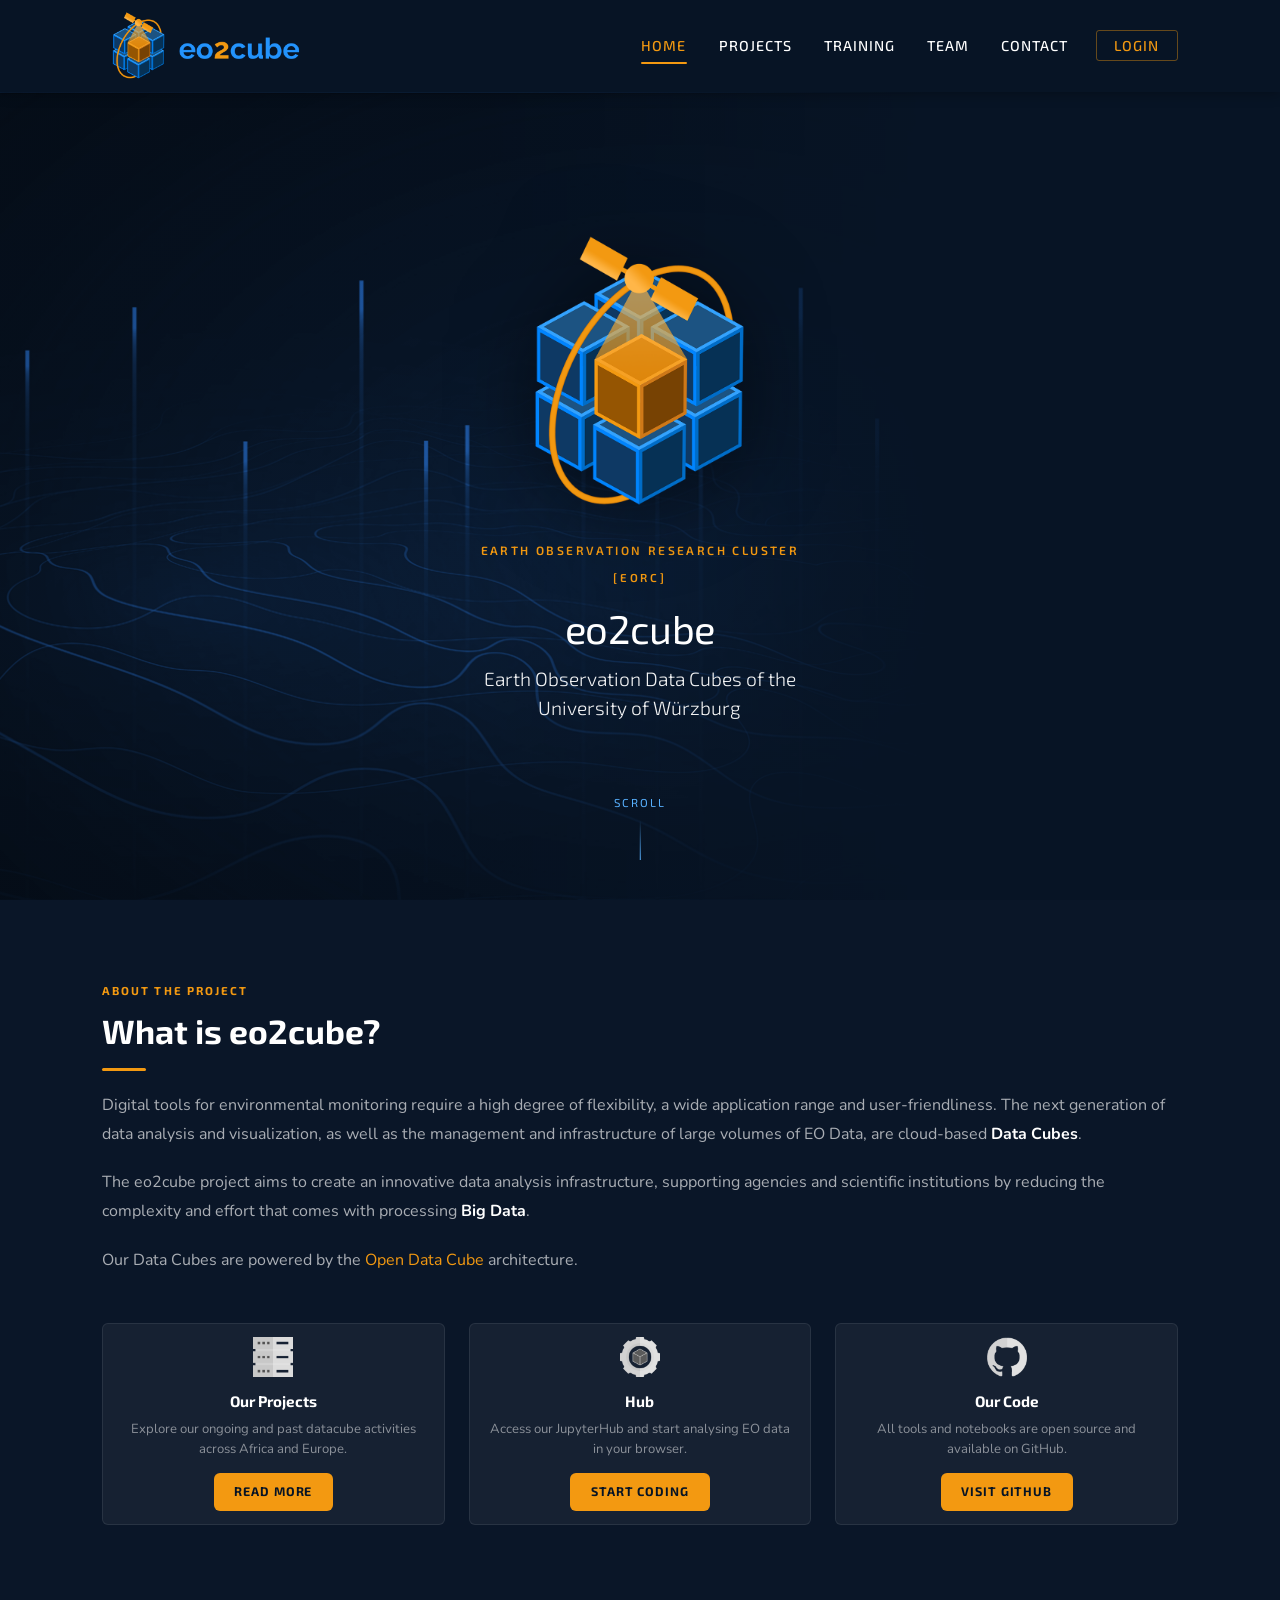
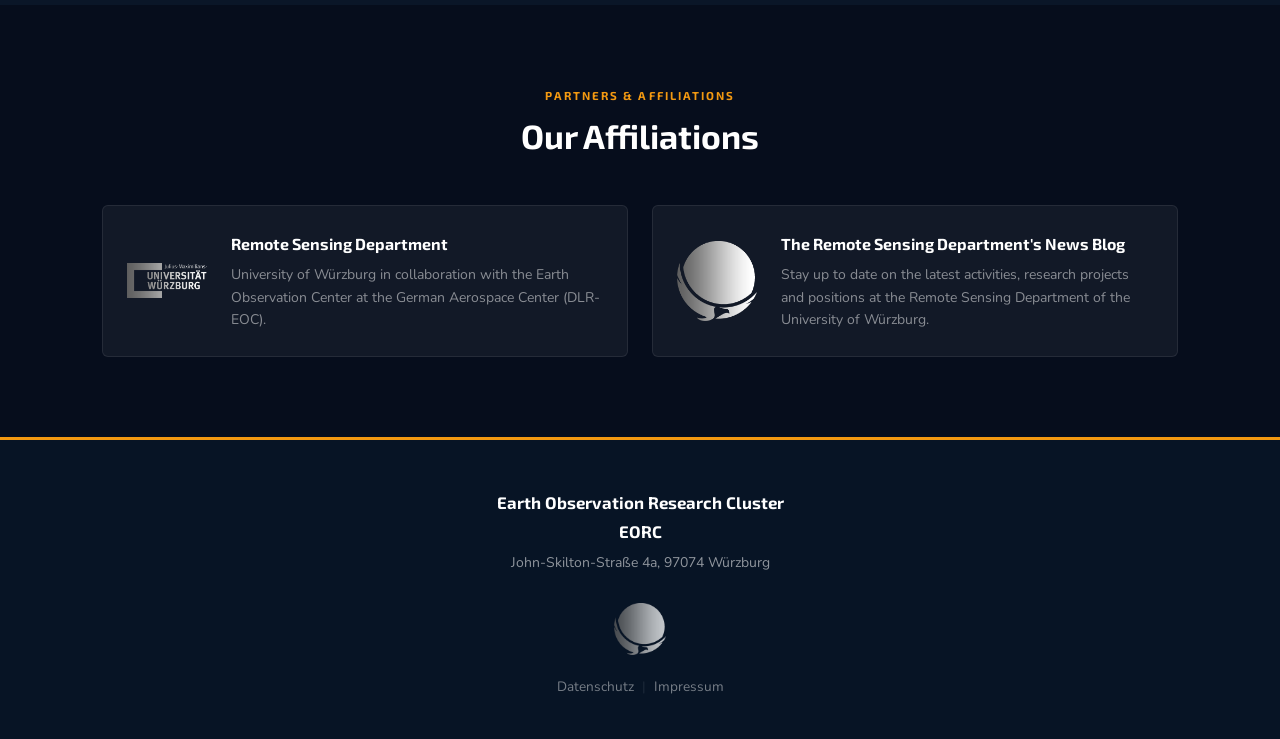
==== index.html @ 422ee1f5 "eo2cube redesign — rescued from WordPress, rebuilt from scratch" ====
<!DOCTYPE html>
<html lang="en">
<head>
  <meta charset="UTF-8">
  <meta name="viewport" content="width=device-width, initial-scale=1.0">
  <title>eo2cube | Earth Observation Data Cubes of the Uni Würzburg</title>
  <link rel="icon" type="image/png" href="img/cube_logo.png">
  <link rel="stylesheet" href="css/style.css">
</head>
<body>

  <nav class="navbar" id="navbar">
    <div class="nav-container">
      <a href="index.html" class="nav-logo">
        <img src="img/ci_logo_navbar.png" alt="eo2cube">
      </a>
      <ul class="nav-links" id="navLinks">
        <li><a href="index.html" class="active">Home</a></li>
        <li><a href="projects.html">Projects</a></li>
        <li><a href="training.html">Training</a></li>
        <li><a href="team.html">Team</a></li>
        <li><a href="contact.html">Contact</a></li>
        <li><a href="#" class="nav-login">Login</a></li>
      </ul>
      <button class="nav-toggle" id="navToggle" aria-label="Toggle menu">
        <span></span><span></span><span></span>
      </button>
    </div>
  </nav>

  <main>

    <!-- ── Hero ───────────────────────────────────────────── -->
    <section class="hero">
      <div class="hero-bg"></div>
      <div class="hero-overlay"></div>
      <div class="hero-content">
        <img src="img/cube_logo.png" alt="eo2cube" class="hero-cube">
        <p class="hero-eyebrow">Earth Observation Research Cluster</p>
        <p class="hero-eorc">[EORC]</p>
        <h1 class="hero-title">eo2cube</h1>
        <p class="hero-subtitle">
          Earth Observation Data Cubes of the<br>University of Würzburg
        </p>

      </div>
      <div class="hero-scroll">Scroll</div>
    </section>

    <!-- ── About + Features ───────────────────────────────── -->
    <section class="about-features">
      <div class="container">

        <!-- About the Project -->
        <div class="about" style="margin-bottom:3rem;">
          <p class="section-label">About the Project</p>
          <h2 class="section-title">What is eo2cube?</h2>
          <div class="section-divider"></div>
          <p class="section-body" style="margin-bottom:1.25rem;">
            Digital tools for environmental monitoring require a high degree of flexibility,
            a wide application range and user-friendliness. The next generation of data analysis
            and visualization, as well as the management and infrastructure of large volumes of
            EO Data, are cloud-based <span class="about-strong">Data Cubes</span>.
          </p>
          <p class="section-body" style="margin-bottom:1.25rem;">
            The eo2cube project aims to create an innovative data analysis infrastructure,
            supporting agencies and scientific institutions by reducing the complexity and effort
            that comes with processing <span class="about-strong">Big Data</span>.
          </p>
          <p class="section-body">
            Our Data Cubes are powered by the
            <a href="http://www.opendatacube.org" target="_blank" rel="noopener">Open Data Cube</a>
            architecture.
          </p>
        </div>

        <!-- Three cards in one row -->
        <div class="feature-cards-row">
          <div class="feature-card">
            <img src="img/ci_icon_datenserver.png" alt="Projects" class="feature-icon">
            <h3>Our Projects</h3>
            <p>Explore our ongoing and past datacube activities across Africa and Europe.</p>
            <a href="projects.html" class="btn-accent">Read More</a>
          </div>
          <div class="feature-card">
            <img src="img/ci_icon_train.png" alt="Hub" class="feature-icon">
            <h3>Hub</h3>
            <p>Access our JupyterHub and start analysing EO data in your browser.</p>
            <a href="#" target="_blank" rel="noopener" class="btn-accent">Start Coding</a>
          </div>
          <div class="feature-card">
            <img src="img/ci_icon_github.png" alt="GitHub" class="feature-icon">
            <h3>Our Code</h3>
            <p>All tools and notebooks are open source and available on GitHub.</p>
            <a href="https://github.com/eo2cube" target="_blank" rel="noopener" class="btn-accent">Visit GitHub</a>
          </div>
        </div>

      </div>
    </section>

    <!-- ── Affiliations ────────────────────────────────────── -->
    <section class="affiliations">
      <div class="container">
        <div style="text-align:center;margin-bottom:3rem;">
          <p class="section-label">Partners &amp; Affiliations</p>
          <h2 class="section-title" style="color:#fff;">Our Affiliations</h2>
        </div>
        <div class="affil-grid">
          <a href="https://www.geographie.uni-wuerzburg.de/fernerkundung/startseite/"
             target="_blank" rel="noopener" class="affil-card" style="color:inherit;">
            <img src="img/unilogo_wue.png" alt="University of Würzburg" class="affil-logo">
            <div>
              <h4>Remote Sensing Department</h4>
              <p>University of Würzburg in collaboration with the Earth Observation Center
                at the German Aerospace Center (DLR-EOC).</p>
            </div>
          </a>
          <a href="https://remote-sensing.org/"
             target="_blank" rel="noopener" class="affil-card" style="color:inherit;">
            <img src="img/unilogo_lsfe.png" alt="LSFE" class="affil-logo">
            <div>
              <h4>The Remote Sensing Department's News Blog</h4>
              <p>Stay up to date on the latest activities, research projects and positions
                at the Remote Sensing Department of the University of Würzburg.</p>
            </div>
          </a>
        </div>
      </div>
    </section>

  </main>

  <footer class="footer">
    <div class="container">
      <div class="footer-centered">
        <p class="footer-dept">Earth Observation Research Cluster<br>EORC</p>
        <p class="footer-addr">John-Skilton-Straße 4a, 97074 Würzburg</p>
        <img src="img/unilogo_lsfe.png" alt="LSFE" class="footer-logo">
        <p class="footer-legal">
          <a href="http://remote-sensing.eu/datenschutzerklarung/" target="_blank" rel="noopener">Datenschutz</a>
          &nbsp;|&nbsp;
          <a href="http://remote-sensing.eu/disclaimer-and-data-privacy/" target="_blank" rel="noopener">Impressum</a>
        </p>
      </div>
    </div>
  </footer>

  <script>
    document.getElementById('navToggle').addEventListener('click', () => {
      document.getElementById('navLinks').classList.toggle('open');
    });
  </script>
</body>
</html>
---- css/style.css ----
/* ============================================================
   eo2cube-origin — stylesheet
   Design: Pawel Kluter
   ============================================================ */

@import url('https://fonts.googleapis.com/css2?family=Exo+2:wght@300;400;500;600;700;800&family=Nunito:wght@300;400;500;600;700&display=swap');

/* ── Variables ────────────────────────────────────────────── */
:root {
  --nav-bg:     #071425;
  --page-bg:    #ededf3;
  --accent:     #f39911;
  --accent-dk:  #d4840a;
  --text:       #1e2a3a;
  --text-muted: #5a6c7e;
  --white:      #ffffff;
  --border:     rgba(0,0,0,0.08);
  --shadow:     0 2px 20px rgba(0,0,0,0.09);
  --shadow-lg:  0 6px 32px rgba(0,0,0,0.13);
  --nav-h:      92px;
  --r:          6px;
  --max-w:      1140px;
  --font-d:     'Exo 2', sans-serif;
  --font-b:     'Nunito', sans-serif;
}

/* ── Reset ────────────────────────────────────────────────── */
*, *::before, *::after { box-sizing: border-box; margin: 0; padding: 0; }
html { scroll-behavior: smooth; }
body {
  background: var(--page-bg);
  color: var(--text);
  font-family: var(--font-b);
  font-size: 16px;
  line-height: 1.75;
  -webkit-font-smoothing: antialiased;
}
img { max-width: 100%; display: block; }
a { color: var(--accent); text-decoration: none; transition: color .2s; }
a:hover { color: var(--accent-dk); }
ul { list-style: none; }

/* ── Layout ───────────────────────────────────────────────── */
.container {
  width: 100%;
  max-width: var(--max-w);
  margin: 0 auto;
  padding: 0 2rem;
}
section { padding: 80px 0; }

/* ── Navbar ───────────────────────────────────────────────── */
.navbar {
  position: fixed;
  top: 0; left: 0; right: 0;
  height: var(--nav-h);
  background: var(--nav-bg);
  z-index: 100;
  box-shadow: 0 2px 12px rgba(0,0,0,0.3);
}
.nav-container {
  max-width: var(--max-w);
  margin: 0 auto;
  padding: 0 2rem;
  height: 100%;
  display: flex;
  align-items: center;
  justify-content: space-between;
}
.nav-logo img { height: 80px; width: auto; }
.nav-links {
  display: flex;
  align-items: center;
  gap: 0;
}
.nav-links a {
  color: #ffffff;
  font-family: var(--font-d);
  font-size: 0.9rem;
  font-weight: 500;
  letter-spacing: .07em;
  text-transform: uppercase;
  padding: .5rem 1rem;
  border-radius: 3px;
  transition: color .2s;
  position: relative;
}
.nav-links a:hover {
  color: #3ab4f5;
  background: none;
}
.nav-links a.active { color: var(--accent); }
.nav-links a.active::after {
  content: '';
  position: absolute;
  bottom: -2px; left: 1rem; right: 1rem;
  height: 2px;
  background: var(--accent);
  border-radius: 1px;
}
.nav-links .nav-login {
  margin-left: .75rem;
  border: 1px solid rgba(243,153,17,0.4);
  color: var(--accent);
  padding: .4rem 1.1rem;
}
.nav-links .nav-login:hover {
  background: var(--accent);
  color: var(--nav-bg);
  border-color: var(--accent);
}
.nav-toggle {
  display: none;
  flex-direction: column;
  gap: 5px;
  background: none;
  border: none;
  cursor: pointer;
  padding: 4px;
}
.nav-toggle span {
  display: block;
  width: 24px; height: 2px;
  background: rgba(255,255,255,0.8);
  border-radius: 2px;
  transition: .3s;
}

/* ── Hero ─────────────────────────────────────────────────── */
.hero {
  position: relative;
  margin-top: var(--nav-h);
  min-height: calc(100vh - var(--nav-h));
  display: flex;
  align-items: center;
  justify-content: center;
  text-align: center;
  overflow: hidden;
}
.hero-bg {
  position: absolute;
  inset: 0;
  background-image: url('../img/jumbotron_blank.png');
  background-size: cover;
  background-position: center;
}
.hero-overlay {
  position: absolute;
  inset: 0;
  background: linear-gradient(
    105deg,
    rgba(7,20,37,.45) 0%,
    rgba(7,20,37,.25) 55%,
    rgba(7,20,37,.3) 100%
  );
}
.hero-content {
  position: relative;
  z-index: 2;
  padding: 2rem;
  display: flex;
  flex-direction: column;
  align-items: center;
}
.hero-cube {
  width: 227px;
  margin: 0 auto 2rem;
  filter: drop-shadow(0 8px 40px rgba(0,0,0,.5));
  animation: floatCube 7s ease-in-out infinite;
}
@keyframes floatCube {
  0%, 100% { transform: translateY(0) rotate(0deg); }
  50%       { transform: translateY(-14px) rotate(1.5deg); }
}
.hero-eyebrow {
  font-family: var(--font-d);
  font-size: .75rem;
  font-weight: 600;
  letter-spacing: .2em;
  text-transform: uppercase;
  color: var(--accent);
  margin-bottom: .4rem;
}
.hero-eorc {
  font-family: var(--font-d);
  font-size: .72rem;
  font-weight: 600;
  letter-spacing: .25em;
  color: var(--accent);
  margin-bottom: 1.25rem;
}
.hero-title {
  font-family: var(--font-d);
  font-size: clamp(2.5rem, 3vw, 4.5rem);
  font-weight: 400;
  color: #fff;
  line-height: 1;
  letter-spacing: -.01em;
  margin-bottom: 1rem;
}
.hero-subtitle {
  font-family: var(--font-d);
  font-size: clamp(1rem, 1.8vw, 1.2rem);
  font-weight: 300;
  color: rgba(255,255,255,.95);
  line-height: 1.55;
  margin-bottom: 2.25rem;
}
.hero-actions { display: flex; gap: 1rem; flex-wrap: wrap; justify-content: center; }
.btn {
  display: inline-block;
  font-family: var(--font-d);
  font-size: .82rem;
  font-weight: 700;
  letter-spacing: .08em;
  text-transform: uppercase;
  padding: .65rem 1.6rem;
  border-radius: var(--r);
  transition: .22s;
  cursor: pointer;
  border: none;
}
.btn-primary { background: var(--accent); color: var(--nav-bg); }
.btn-primary:hover { background: var(--accent-dk); color: var(--nav-bg); transform: translateY(-1px); }
.btn-ghost { border: 1px solid rgba(255,255,255,.4); color: #fff; background: transparent; }
.btn-ghost:hover { border-color: var(--accent); color: var(--accent); }
.hero-scroll {
  position: absolute;
  bottom: 2.5rem; left: 50%;
  transform: translateX(-50%);
  display: flex;
  flex-direction: column-reverse;
  align-items: center;
  gap: .5rem;
  color: #58b1ff;
  font-size: .72rem;
  letter-spacing: .18em;
  text-transform: uppercase;
  font-family: var(--font-d);
  z-index: 2;
}
.hero-scroll::before {
  content: '';
  width: 1px; height: 40px;
  background: linear-gradient(to bottom, transparent, #58b1ff);
  animation: scrollLine 2s ease-in-out infinite;
}
@keyframes scrollLine {
  0%, 100% { opacity: .4; transform: scaleY(.6); transform-origin: bottom; }
  50%       { opacity: 1;  transform: scaleY(1); transform-origin: bottom; }
}

/* ── Page hero (inner pages) ──────────────────────────────── */
.page-hero {
  background: var(--nav-bg);
  padding: calc(var(--nav-h) + 56px) 0 56px;
  position: relative;
  overflow: hidden;
}
.page-hero::after {
  content: '';
  position: absolute;
  bottom: 0; left: 0; right: 0;
  height: 3px;
  background: linear-gradient(to right, var(--accent), transparent);
}
.page-hero--img {
  background-size: cover;
  background-position: center;
}
.page-hero-overlay {
  position: absolute;
  inset: 0;
  background: rgba(7,20,37,.65);
}
.page-hero-inner {
  max-width: var(--max-w);
  margin: 0 auto;
  padding: 0 2rem;
  display: flex;
  align-items: center;
  gap: 2rem;
  position: relative;
  z-index: 1;
}
.page-hero-cube { width: 80px; flex-shrink: 0; }
.page-hero-cube--anim {
  width: 140px;
  animation: floatCube 7s ease-in-out infinite;
  filter: drop-shadow(0 8px 32px rgba(0,0,0,.5));
}
.page-hero-eyebrow {
  font-family: var(--font-d);
  font-size: .72rem;
  font-weight: 600;
  letter-spacing: .2em;
  text-transform: uppercase;
  color: var(--accent);
  margin-bottom: .5rem;
}
.page-hero h1 {
  font-family: var(--font-d);
  font-size: clamp(1.8rem, 3.5vw, 2.6rem);
  font-weight: 800;
  color: #fff;
  line-height: 1.15;
}

/* ── Project cards ────────────────────────────────────────── */
.project-cards-grid .feature-card,
.project-cards-grid--2 .feature-card { padding: 2.8rem 1rem 1.3rem; }
.project-cards-grid {
  display: grid;
  grid-template-columns: repeat(3, 1fr);
  gap: 1.5rem;
}
.project-cards-grid--2 {
  display: grid;
  grid-template-columns: repeat(2, 1fr);
  gap: 1.5rem;
}
.card-img {
  width: calc(100% + 2rem);
  margin: -1.8rem -1rem .85rem;
  height: 140px;
  object-fit: contain;
  border-radius: var(--r) var(--r) 0 0;
}
.feature-card .project-status { margin-bottom: .5rem; }

/* ── Section typography ───────────────────────────────────── */
.section-label {
  font-family: var(--font-d);
  font-size: .72rem;
  font-weight: 700;
  letter-spacing: .18em;
  text-transform: uppercase;
  color: var(--accent);
  margin-bottom: .6rem;
}
.section-title {
  font-family: var(--font-d);
  font-size: clamp(1.5rem, 2.8vw, 2.1rem);
  font-weight: 700;
  color: var(--text);
  line-height: 1.25;
  margin-bottom: 1rem;
}
.section-divider {
  width: 44px; height: 3px;
  background: var(--accent);
  border-radius: 2px;
  margin-bottom: 1.25rem;
}
.section-body {
  color: var(--text-muted);
  font-size: 1rem;
  line-height: 1.8;
  max-width: 62ch;
}

/* ── About + Features combined ────────────────────────────── */
.about-features { background: #0a1628; }
/* About block */
.about { background: #0a1628; text-align: left; }
.about .section-title { color: #fff; }
.about .section-body { color: rgba(255,255,255,.65); max-width: 100%; }
.about .section-divider { background: var(--accent); }
.about-strong { color: #fff; font-weight: 700; }
.about a { color: var(--accent); }
/* "Get Involved" heading */
.offer-title { color: #fff; }
/* Three-card row */
.feature-cards-row {
  display: grid;
  grid-template-columns: repeat(3, 1fr);
  gap: 1.5rem;
}
.feature-card {
  background: rgba(255,255,255,0.05);
  border-radius: var(--r);
  padding: .85rem 1rem;
  display: flex;
  flex-direction: column;
  align-items: center;
  text-align: center;
  border: 1px solid rgba(255,255,255,0.08);
  transition: border-color .3s, transform .3s;
}
.feature-card:hover {
  border-color: rgba(243,153,17,.9);
  transform: translateY(-3px);
}
.feature-icon { width: 40px; margin-bottom: .65rem; }
.feature-card h3 {
  font-family: var(--font-d);
  font-size: .95rem;
  font-weight: 700;
  color: #fff;
  margin-bottom: .35rem;
}
.feature-card p { color: rgba(255,255,255,.5); font-size: .82rem; line-height: 1.5; margin-bottom: .85rem; }
.feature-card .btn-accent { margin-top: auto; }
.btn-accent {
  display: inline-block;
  font-family: var(--font-d);
  font-size: .72rem;
  font-weight: 700;
  letter-spacing: .07em;
  text-transform: uppercase;
  padding: .35rem 1rem;
  border-radius: var(--r);
  background: var(--accent);
  color: var(--nav-bg);
  transition: background .2s;
}
.btn-accent:hover { background: var(--accent-dk); color: var(--nav-bg); }
.btn-accent {
  display: inline-block;
  font-family: var(--font-d);
  font-size: .78rem;
  font-weight: 700;
  letter-spacing: .07em;
  text-transform: uppercase;
  padding: .5rem 1.3rem;
  border-radius: var(--r);
  background: var(--accent);
  color: var(--nav-bg);
  transition: background .2s, transform .2s;
}
.btn-accent:hover { background: var(--accent-dk); color: var(--nav-bg); transform: translateY(-1px); }

/* ── Affiliations ─────────────────────────────────────────── */
.affiliations { background: #060d1c; }
.affiliations .section-label { color: var(--accent); }
.affil-grid { display: grid; grid-template-columns: 1fr 1fr; gap: 1.5rem; }
.affil-card {
  background: rgba(255,255,255,0.05);
  border: 1px solid rgba(255,255,255,0.08);
  border-radius: var(--r);
  padding: 1.5rem;
  display: flex;
  flex-direction: row;
  gap: 1.5rem;
  align-items: center;
  transition: border-color .3s, transform .3s;
}
.affil-card:hover {
  border-color: rgba(243,153,17,.9);
  transform: translateY(-3px);
}
.affil-logo { width: 80px; flex-shrink: 0; }
.affil-card h4 {
  font-family: var(--font-d);
  font-size: 1rem;
  font-weight: 700;
  color: #fff;
  margin-bottom: .4rem;
}
.affil-card p { color: rgba(255,255,255,.5); font-size: .875rem; line-height: 1.6; }

/* ── Projects page ────────────────────────────────────────── */
.projects-section { background: var(--page-bg); }
.project-row {
  background: var(--white);
  border: 1px solid var(--border);
  border-radius: var(--r);
  overflow: hidden;
  display: grid;
  grid-template-columns: 360px 1fr;
  box-shadow: var(--shadow);
  transition: box-shadow .3s, transform .3s;
  margin-bottom: 1.5rem;
}
.project-row:hover { box-shadow: var(--shadow-lg); transform: translateY(-2px); }
.project-row-img img {
  width: 100%; height: 100%;
  min-height: 220px;
  object-fit: cover;
}
.project-row-info {
  padding: 2rem 2.25rem;
  display: flex;
  flex-direction: column;
  justify-content: center;
}
.project-status {
  display: inline-block;
  font-family: var(--font-d);
  font-size: .68rem;
  font-weight: 700;
  letter-spacing: .12em;
  text-transform: uppercase;
  padding: .18rem .7rem;
  border-radius: 3px;
  margin-bottom: .9rem;
}
.status-active {
  background: rgba(39,174,96,.25);
  color: #27ae60;
  border: 1px solid rgba(39,174,96,.7);
}
.status-finished {
  background: rgba(243,153,17,.25);
  color: var(--accent);
  border: 1px solid rgba(243,153,17,.7);
}
.project-row-info h3 {
  font-family: var(--font-d);
  font-size: 1.3rem;
  font-weight: 700;
  color: var(--text);
  margin-bottom: .65rem;
}
.project-row-info p { color: var(--text-muted); font-size: .93rem; line-height: 1.75; }

/* ── Team page ────────────────────────────────────────────── */
.team-banner {
  margin-top: var(--nav-h);
  position: relative;
  height: 360px;
  overflow: hidden;
}
.team-banner img { width: 100%; height: 100%; object-fit: cover; filter: brightness(.55); }
.team-banner-text {
  position: absolute; inset: 0;
  display: flex; flex-direction: column;
  align-items: center; justify-content: center; text-align: center;
}
.team-banner-text img { width: 80px; margin: 0 auto 1.25rem; }
.team-banner-text p {
  font-family: var(--font-d); font-size: .75rem; font-weight: 600;
  letter-spacing: .2em; text-transform: uppercase;
  color: var(--accent); margin-bottom: .6rem;
}
.team-banner-text h1 {
  font-family: var(--font-d);
  font-size: clamp(2rem,4vw,3rem);
  font-weight: 800; color: #fff;
}
.team-section { background: var(--page-bg); }
.team-grid { display: grid; grid-template-columns: repeat(3,1fr); gap: 1.25rem; }
.team-card {
  background: rgba(255,255,255,0.05);
  border: 1px solid rgba(255,255,255,0.08);
  border-radius: var(--r);
  padding: 2rem 1.75rem;
  transition: border-color .3s, transform .3s;
  text-align: center;
}
.team-card:hover { border-color: rgba(243,153,17,.9); transform: translateY(-3px); }
.team-avatar {
  width: 68px; height: 68px; border-radius: 50%;
  background: rgba(255,255,255,0.08);
  border: 2px solid rgba(243,153,17,.3);
  margin: 0 auto 1rem;
  display: flex; align-items: center; justify-content: center;
  font-family: var(--font-d); font-size: 1.3rem; font-weight: 700;
  color: var(--accent);
}
.team-card h3 { font-family: var(--font-d); font-size: 1rem; font-weight: 700; color: #fff; margin-bottom: .25rem; }
.team-card .role {
  font-size: .78rem; color: var(--accent); font-weight: 700;
  margin-bottom: .75rem; font-family: var(--font-d);
  text-transform: uppercase; letter-spacing: .05em;
}
.team-card p { color: rgba(255,255,255,.6); font-size: .875rem; }

/* ── Training ─────────────────────────────────────────────── */
.training-section { background: var(--page-bg); }
.training-grid { display: grid; grid-template-columns: 1fr 1fr; gap: 1.5rem; margin-bottom: 3rem; }
.training-card {
  background: var(--white); border: 1px solid var(--border);
  border-radius: var(--r); padding: 2.5rem; box-shadow: var(--shadow); transition: box-shadow .3s;
}
.training-card:hover { box-shadow: var(--shadow-lg); }
.training-card img { width: 58px; margin-bottom: 1.25rem; }
.training-card h3 { font-family: var(--font-d); font-size: 1.2rem; font-weight: 700; color: var(--text); margin-bottom: .75rem; }
.training-card p { color: var(--text-muted); font-size: .93rem; line-height: 1.75; }
.training-cta { margin-top: 1.5rem; }
.topics-grid { display: grid; grid-template-columns: repeat(3,1fr); gap: 1rem; }
.topic-card {
  background: var(--white); border: 1px solid var(--border);
  border-radius: var(--r); padding: 1.5rem;
  border-left: 3px solid var(--accent);
}
.topic-card h4 { font-family: var(--font-d); font-size: .95rem; font-weight: 700; color: var(--text); margin-bottom: .4rem; }
.topic-card p { color: var(--text-muted); font-size: .85rem; }

/* ── Contact ──────────────────────────────────────────────── */
.contact-section { background: var(--page-bg); }
.contact-grid { display: grid; grid-template-columns: 1fr 1.5fr; gap: 4rem; align-items: start; }
.contact-info h2 { font-family: var(--font-d); font-size: 1.5rem; font-weight: 700; color: var(--text); margin-bottom: 1.5rem; }
.contact-detail { color: var(--text-muted); font-size: .93rem; line-height: 1.9; margin-bottom: 1.5rem; }
.contact-detail strong { color: var(--text); font-weight: 700; display: block; }
.contact-form {
  background: var(--white); border: 1px solid var(--border);
  border-radius: var(--r); padding: 2.5rem; box-shadow: var(--shadow);
  display: flex; flex-direction: column; gap: 1.25rem;
}
.form-group { display: flex; flex-direction: column; gap: .4rem; }
.form-group label {
  font-family: var(--font-d); font-size: .75rem; font-weight: 700;
  letter-spacing: .1em; text-transform: uppercase; color: var(--text-muted);
}
.form-group input, .form-group textarea {
  background: var(--page-bg); border: 1px solid var(--border);
  border-radius: 4px; padding: .75rem 1rem; color: var(--text);
  font-family: var(--font-b); font-size: .95rem;
  transition: border-color .2s, background .2s; resize: vertical;
}
.form-group input:focus, .form-group textarea:focus {
  outline: none; border-color: var(--accent); background: var(--white);
}
.form-group textarea { min-height: 130px; }

/* ── Project detail pages ────────────────────────────────── */
.project-detail { background: #0a1628; }
.project-detail .section-label { color: var(--accent); }
.project-detail .section-title { color: #fff; }
.project-detail .section-body { color: rgba(255,255,255,.65); max-width: 70ch; }
.project-detail .section-divider { background: var(--accent); }
.project-detail a { color: var(--accent); }
.project-detail .btn-accent { color: var(--nav-bg); }
.project-about { margin-bottom: 3rem; }
.project-sub-grid {
  display: grid;
  grid-template-columns: 1fr 1fr;
  gap: 1.5rem;
  margin-bottom: 3rem;
}
.project-sub-card {
  background: rgba(255,255,255,0.05);
  border: 1px solid rgba(255,255,255,0.08);
  border-radius: var(--r);
  padding: 1.75rem;
  transition: border-color .3s, transform .3s;
}
.project-sub-card:hover { border-color: rgba(243,153,17,.9); transform: translateY(-3px); }
.project-sub-logo { max-width: 140px; margin-bottom: 1rem; }
.project-sub-card h3 {
  font-family: var(--font-d);
  font-size: 1rem;
  font-weight: 700;
  color: #fff;
  margin-bottom: .5rem;
}
.project-sub-card p { color: rgba(255,255,255,.6); font-size: .9rem; line-height: 1.7; }
.project-bottom-row {
  display: grid;
  grid-template-columns: 1.2fr 1fr;
  gap: 4rem;
  margin-top: 3rem;
  align-items: start;
}
.facts-list {
  list-style: none;
  display: flex;
  flex-direction: column;
  gap: .65rem;
  margin-top: .5rem;
}
.facts-list li {
  color: rgba(255,255,255,.65);
  font-size: .9rem;
  line-height: 1.6;
  padding-left: 1.1rem;
  position: relative;
}
.facts-list li::before {
  content: '';
  position: absolute;
  left: 0; top: .55em;
  width: 5px; height: 5px;
  background: var(--accent);
  border-radius: 50%;
}
.project-partner-logo { max-width: 180px; margin-bottom: 1.5rem; }
.project-visuals { display: grid; grid-template-columns: 1fr 1fr; gap: 1rem; margin-top: 1rem; }
.project-visuals img { border-radius: var(--r); width: 100%; opacity: .85; }

/* ── Footer ───────────────────────────────────────────────── */
.footer {
  background: var(--nav-bg);
  border-top: 3px solid var(--accent);
  padding: 3rem 0 2.5rem;
}
.footer-centered {
  display: flex;
  flex-direction: column;
  align-items: center;
  text-align: center;
  gap: .5rem;
}
.footer-dept {
  font-family: var(--font-d);
  font-size: 1.05rem;
  font-weight: 700;
  color: #fff;
}
.footer-inst {
  color: rgba(255,255,255,.55);
  font-size: .875rem;
  line-height: 1.7;
}
.footer-addr {
  color: rgba(255,255,255,.55);
  font-family: var(--font-b);
  font-weight: 400;
  font-size: .875rem;
  line-height: 1.7;
  margin-top: -.2rem;
}
.footer-logo {
  height: 52px;
  width: auto;
  opacity: .75;
  margin: 1.25rem 0 .75rem;
}
.footer-legal { font-size: .85rem; }
.footer-legal a { color: rgba(255,255,255,.45); transition: color .2s; }
.footer-legal a:hover { color: var(--accent); }

/* ── Responsive ───────────────────────────────────────────── */
@media (max-width: 900px) {
  .hero-content, .about-grid, .affil-grid, .contact-grid { grid-template-columns: 1fr; }
  .features-grid, .team-grid { grid-template-columns: 1fr 1fr; }
  .hero-visual { display: none; }
  .project-row { grid-template-columns: 1fr; }
  .project-row-img img { min-height: 200px; }
  .footer-inner { grid-template-columns: 1fr; }
}
@media (max-width: 600px) {
  section { padding: 56px 0; }
  .features-grid, .team-grid, .training-grid, .topics-grid { grid-template-columns: 1fr; }
  .nav-links { display: none; }
  .nav-links.open {
    display: flex; flex-direction: column;
    position: fixed; top: var(--nav-h); left: 0; right: 0; bottom: 0;
    background: var(--nav-bg); padding: 2rem; gap: .25rem; overflow-y: auto;
  }
  .nav-links.open a { font-size: 1rem; padding: .9rem 1rem; border-radius: 4px; }
  .nav-toggle { display: flex; }
  .page-hero-inner { flex-direction: column; text-align: center; }
}
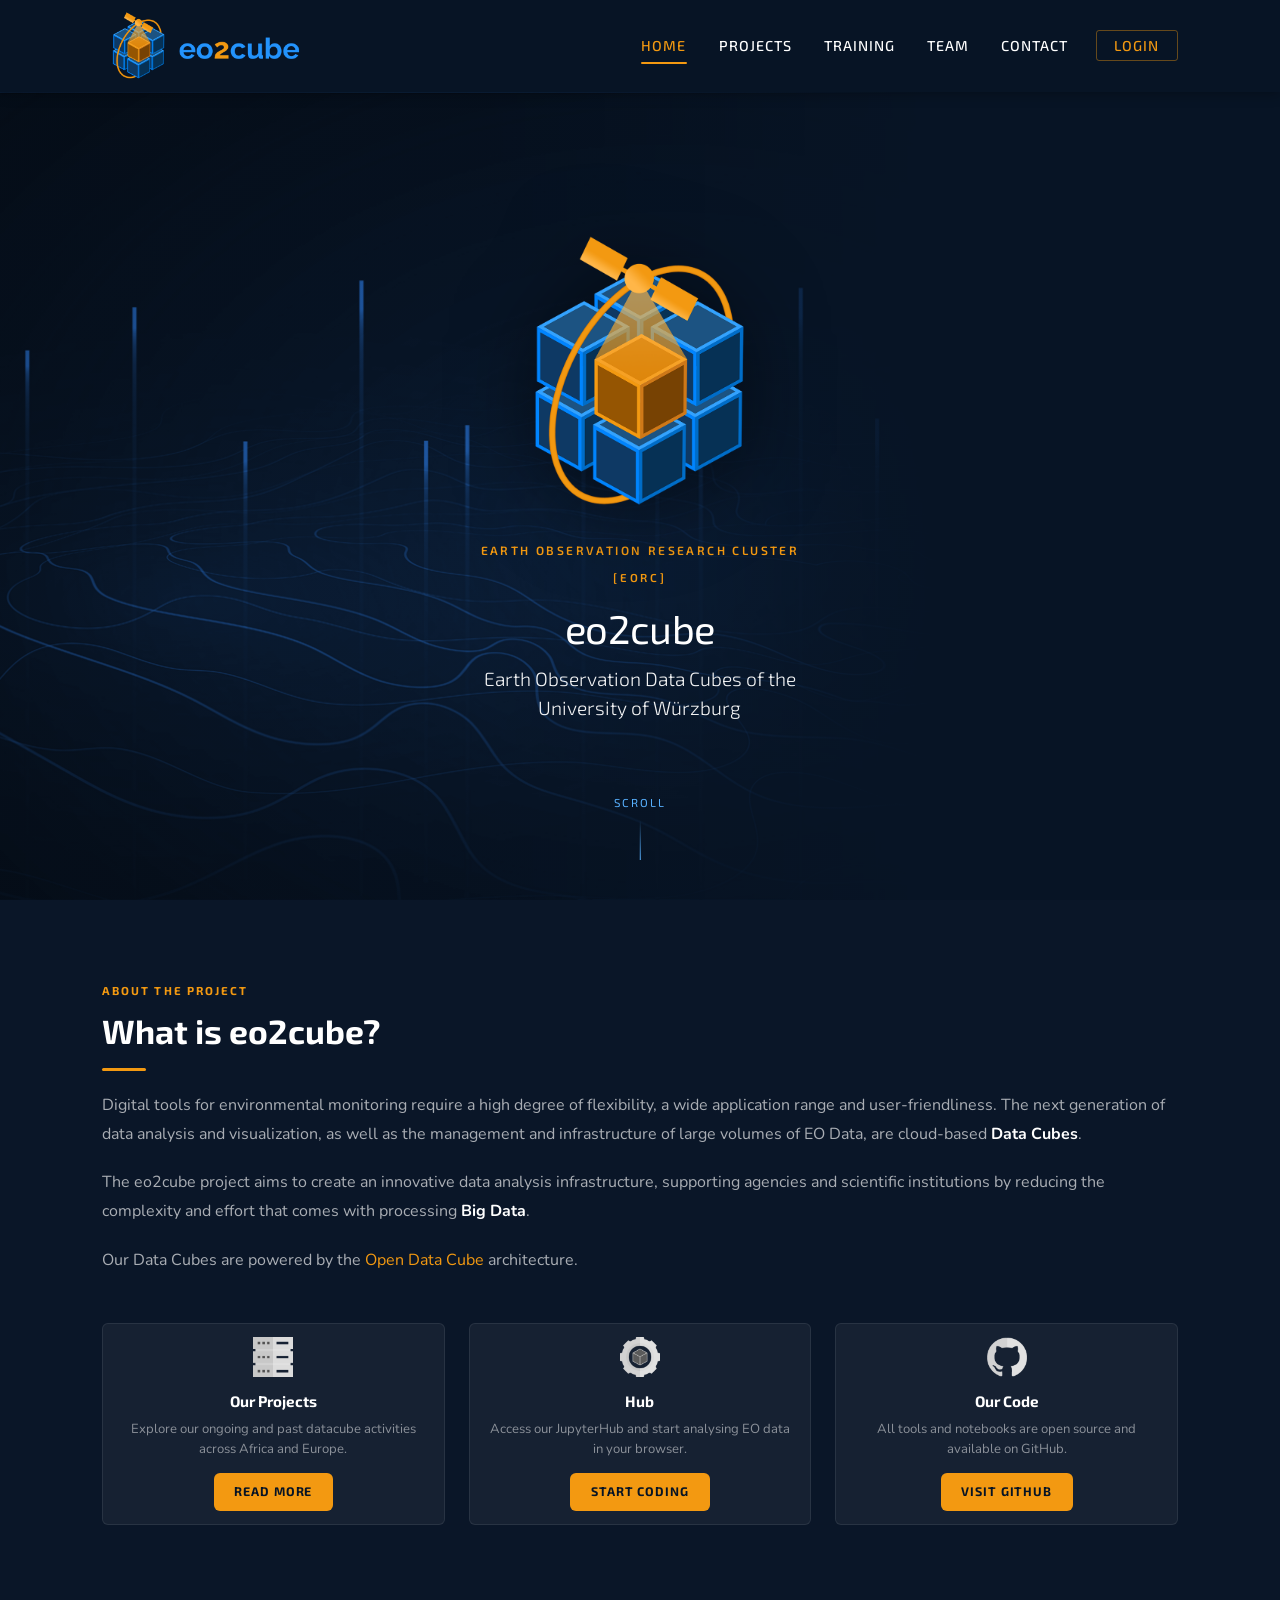
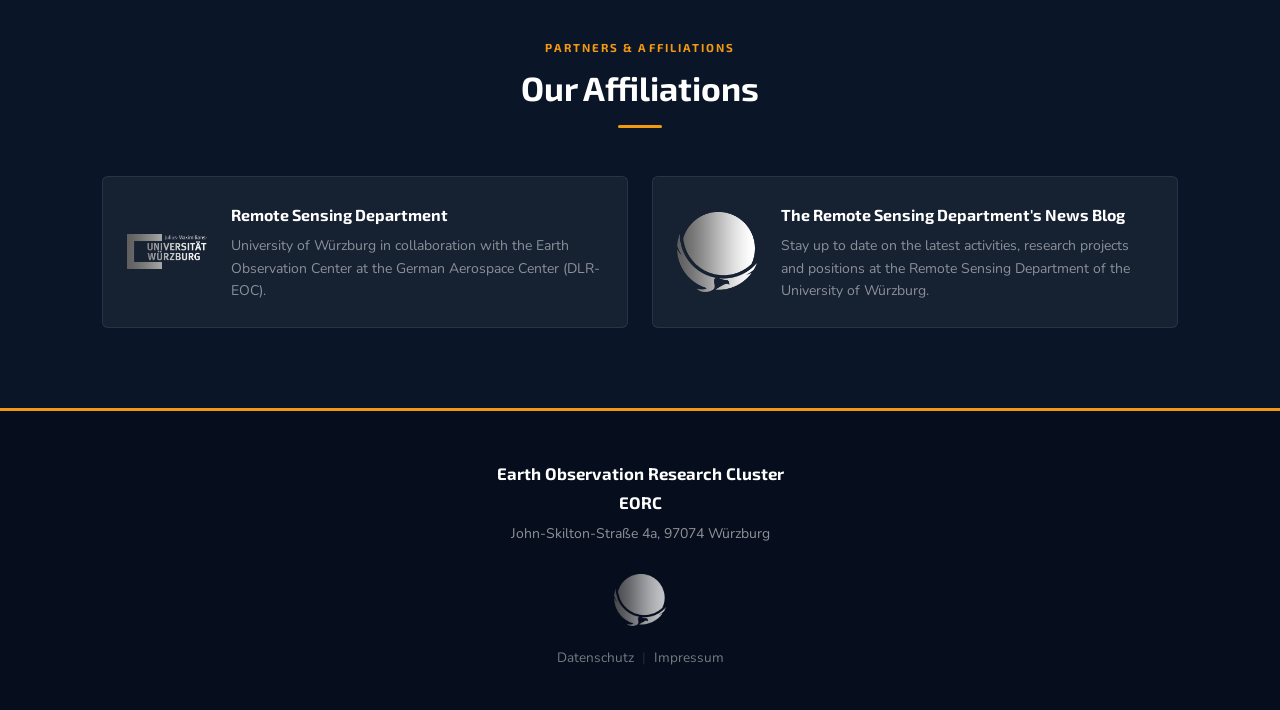
==== commit 8112ef0a: "change colors for footer, close gaps" ====
--- a/index.html
+++ b/index.html
@@ -105,6 +105,7 @@
         <div style="text-align:center;margin-bottom:3rem;">
           <p class="section-label">Partners &amp; Affiliations</p>
           <h2 class="section-title" style="color:#fff;">Our Affiliations</h2>
+          <div class="section-divider" style="margin-left:auto;margin-right:auto;"></div>
         </div>
         <div class="affil-grid">
           <a href="https://www.geographie.uni-wuerzburg.de/fernerkundung/startseite/"
--- a/css/style.css
+++ b/css/style.css
@@ -431,7 +431,7 @@
 .btn-accent:hover { background: var(--accent-dk); color: var(--nav-bg); transform: translateY(-1px); }
 
 /* ── Affiliations ─────────────────────────────────────────── */
-.affiliations { background: #060d1c; }
+.affiliations { background: #0a1628; padding-top: 2rem; }
 .affiliations .section-label { color: var(--accent); }
 .affil-grid { display: grid; grid-template-columns: 1fr 1fr; gap: 1.5rem; }
 .affil-card {
@@ -681,7 +681,7 @@
 
 /* ── Footer ───────────────────────────────────────────────── */
 .footer {
-  background: var(--nav-bg);
+  background: #060d1c;
   border-top: 3px solid var(--accent);
   padding: 3rem 0 2.5rem;
 }
